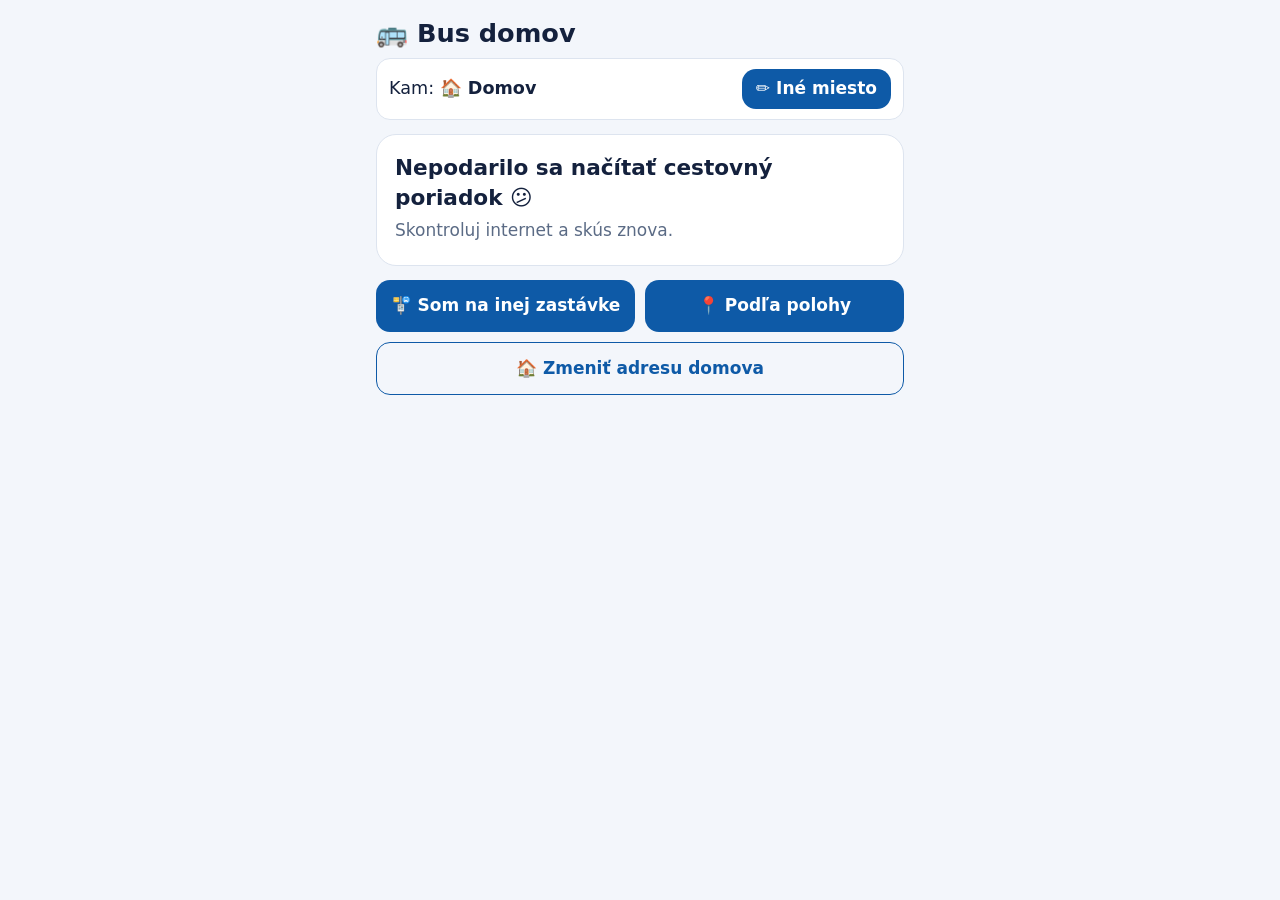
==== app/kamarat/index.html @ ee17e57b "Verzia pre kamarátov s vlastnou adresou domova Co-Authored-By: Claude Opus 5.5 <noreply@anthropic.co" ====
<!doctype html>
<html lang="sk">
<head>
  <meta charset="utf-8">
  <meta name="viewport" content="width=device-width, initial-scale=1, viewport-fit=cover">
  <title>Bus domov – kamaráti</title>
  <meta name="description" content="Najrýchlejšie spojenie MHD Bratislava k tebe domov">
  <meta name="theme-color" content="#0e5aa7">
  <link rel="manifest" href="manifest.webmanifest">
  <link rel="icon" href="../icons/icon-192.png">
  <link rel="apple-touch-icon" href="../icons/icon-180.png">
  <meta name="apple-mobile-web-app-capable" content="yes">
  <meta name="apple-mobile-web-app-title" content="Bus domov">
  <link rel="stylesheet" href="../style.css">
</head>
<body>
  <header>
    <h1>🚌 Bus domov</h1>
    <div class="dest">
      <span class="dest-label">Kam: <b id="destName">🏠 Domov</b></span>
      <button class="btn small" id="destBtn">✏️ Iné miesto</button>
    </div>
    <button class="btn ghost hidden" id="destHome">🏠 Späť: cesta domov</button>
    <p class="muted tiny" id="homeInfo"></p>
  </header>

  <section class="card hidden" id="destPicker">
    <div class="picker-head">
      <h2 id="destTitle">Kam chceš ísť?</h2>
      <button class="btn small" id="closeDest">Zavrieť</button>
    </div>
    <input id="destSearch" type="search" placeholder="Napíš miesto, napr. Aupark, ZOO, Hlavná stanica" autocomplete="off">
    <ul id="destList" class="pick-list"></ul>
  </section>

  <section class="card install hidden" id="install">
    <p class="big">📲 Stiahni si aplikáciu</p>
    <p class="muted" id="installText">Budeš ju mať na ploche ako ostatné aplikácie a pôjde aj bez internetu.</p>
    <div class="install-btns">
      <button class="btn" id="installBtn">Stiahnuť aplikáciu</button>
      <button class="btn ghost" id="installLater">Neskôr</button>
    </div>
  </section>

  <main id="main">
    <section class="card" id="status">
      <p class="big">Hľadám, kde si… 📍</p>
      <p class="muted">Ak sa ťa telefón opýta na polohu, klikni na <b>Povoliť</b>.</p>
    </section>
  </main>

  <section class="card hidden" id="picker">
    <div class="picker-head">
      <h2>Vyber zastávku</h2>
      <button class="btn small" id="closePicker">Zavrieť</button>
    </div>
    <input id="search" type="search" placeholder="Hľadaj zastávku…" autocomplete="off">
    <ul id="stopList" class="pick-list"></ul>
  </section>

  <footer>
    <button class="btn" id="pickBtn">🚏 Som na inej zastávke</button>
    <button class="btn" id="locBtn">📍 Podľa polohy</button>
    <button class="btn ghost wide" id="homeBtn">🏠 Zmeniť adresu domova</button>
    <p class="muted tiny" id="dataInfo"></p>
  </footer>

  <script>window.APP_MODE = 'friend'; window.APP_BASE = '../';</script>
  <script src="../app.js"></script>
</body>
</html>
---- app/style.css ----
:root {
  --bg: #f3f6fb;
  --card: #ffffff;
  --text: #14213d;
  --muted: #5b6b85;
  --line: #dde4ef;
  --accent: #0e5aa7;
  --ok: #1f9d55;
  --ok-bg: #e3f6eb;
  --warn: #c77700;
  --warn-bg: #fff2d9;
  --bad: #c62828;
  --bad-bg: #fde6e6;
}
@media (prefers-color-scheme: dark) {
  :root:not([data-theme="light"]) {
    --bg: #0f1724;
    --card: #182235;
    --text: #eef3fb;
    --muted: #9fb0c9;
    --line: #2a3850;
    --accent: #5aa2f0;
    --ok: #4cd38a;
    --ok-bg: #173527;
    --warn: #ffb547;
    --warn-bg: #3a2c12;
    --bad: #ff7676;
    --bad-bg: #3d1a1a;
  }
}

* { box-sizing: border-box; }
html, body { margin: 0; }
body {
  background: var(--bg);
  color: var(--text);
  font: 17px/1.4 system-ui, -apple-system, "Segoe UI", Roboto, sans-serif;
  padding: max(16px, env(safe-area-inset-top)) 16px max(16px, env(safe-area-inset-bottom));
  max-width: 560px;
  margin: 0 auto;
  min-height: 100vh;
}
header h1 { margin: 0; font-size: 1.6rem; }
.home { margin: 2px 0 14px; color: var(--muted); }

.card {
  background: var(--card);
  border: 1px solid var(--line);
  border-radius: 20px;
  padding: 18px;
  margin-bottom: 14px;
}
.hidden { display: none; }
.big { font-size: 1.35rem; font-weight: 600; margin: 0 0 6px; }
.muted { color: var(--muted); margin: 4px 0; }
.tiny { font-size: .8rem; }

.stop-name { font-size: 1.5rem; font-weight: 700; margin: 0; }
.stop-meta { color: var(--muted); margin: 2px 0 0; }

.next {
  display: grid;
  grid-template-columns: auto 1fr;
  gap: 14px;
  align-items: center;
  margin-top: 16px;
}
.badge {
  min-width: 76px;
  height: 76px;
  border-radius: 18px;
  display: grid;
  place-items: center;
  font-size: 2rem;
  font-weight: 800;
  padding: 0 10px;
}
.badge.sm { min-width: 52px; height: 44px; font-size: 1.15rem; border-radius: 12px; }
.when { font-size: 2.2rem; font-weight: 800; line-height: 1.1; }
.sub { color: var(--muted); }

.pill {
  display: block;
  margin-top: 16px;
  padding: 12px 14px;
  border-radius: 14px;
  font-weight: 700;
  font-size: 1.1rem;
  text-align: center;
}
.pill.ok { background: var(--ok-bg); color: var(--ok); }
.pill.warn { background: var(--warn-bg); color: var(--warn); }
.pill.bad { background: var(--bad-bg); color: var(--bad); }

.later { list-style: none; padding: 0; margin: 0; }
.later li {
  display: grid;
  grid-template-columns: auto 1fr auto;
  gap: 12px;
  align-items: center;
  padding: 10px 0;
  border-top: 1px solid var(--line);
}
.later li:first-child { border-top: 0; }
.later .t { font-weight: 700; font-size: 1.15rem; text-align: right; }
h2 { font-size: 1.1rem; margin: 0 0 8px; }

footer { display: flex; flex-wrap: wrap; gap: 10px; }
footer .tiny { flex-basis: 100%; }
.btn {
  flex: 1;
  border: 0;
  border-radius: 14px;
  background: var(--accent);
  color: #fff;
  font: inherit;
  font-weight: 600;
  padding: 14px;
  cursor: pointer;
}
.btn.small { flex: 0; padding: 8px 14px; }

.picker-head { display: flex; justify-content: space-between; align-items: center; }
#search, #destSearch {
  width: 100%;
  font: inherit;
  padding: 12px;
  border-radius: 12px;
  border: 1px solid var(--line);
  background: var(--bg);
  color: var(--text);
  margin: 8px 0;
}
.pick-list { list-style: none; margin: 0; padding: 0; max-height: 55vh; overflow-y: auto; }
.pick-list button {
  width: 100%;
  text-align: left;
  font: inherit;
  color: var(--text);
  background: none;
  border: 0;
  border-top: 1px solid var(--line);
  padding: 12px 4px;
  display: flex;
  justify-content: space-between;
  cursor: pointer;
}
.pick-list .d { color: var(--muted); }

.steps { list-style: none; padding: 0; margin: 16px 0 0; }
.steps li {
  display: grid;
  grid-template-columns: auto 1fr;
  gap: 12px;
  align-items: start;
  padding: 10px 0;
  border-top: 1px solid var(--line);
}
.steps li.walk, .steps li.homeStep { display: block; }
.steps li.homeStep { font-size: 1.15rem; }
.change { margin-top: 6px; font-weight: 700; color: var(--warn); }
.chain { display: flex; align-items: center; gap: 4px; flex-wrap: wrap; }
.arrow { color: var(--muted); font-weight: 700; }

.install { border: 2px solid var(--accent); }
.install-btns { display: flex; gap: 10px; margin-top: 12px; }
.btn.ghost { background: transparent; color: var(--accent); border: 1px solid var(--accent); flex: 0 0 auto; }
.ios-steps { margin: 10px 0 0; padding-left: 22px; }
.ios-steps li { margin: 6px 0; }

.dest {
  display: flex;
  align-items: center;
  justify-content: space-between;
  gap: 10px;
  margin: 6px 0 14px;
  padding: 10px 12px;
  background: var(--card);
  border: 1px solid var(--line);
  border-radius: 14px;
}
.dest-label { font-size: 1.1rem; }
.btn.small { flex: 0 0 auto; }
#destHome { width: 100%; margin: -6px 0 14px; padding: 10px; }
.pick-list li.muted { padding: 12px 4px; }
.pick-list .d { text-align: right; font-size: .9rem; }

.locask { border: 2px solid var(--warn); }
.btn.wide { width: 100%; margin-top: 12px; }
.btn:disabled { opacity: .7; cursor: default; }
a { color: var(--accent); }
#homeBtn { margin-top: 0; }
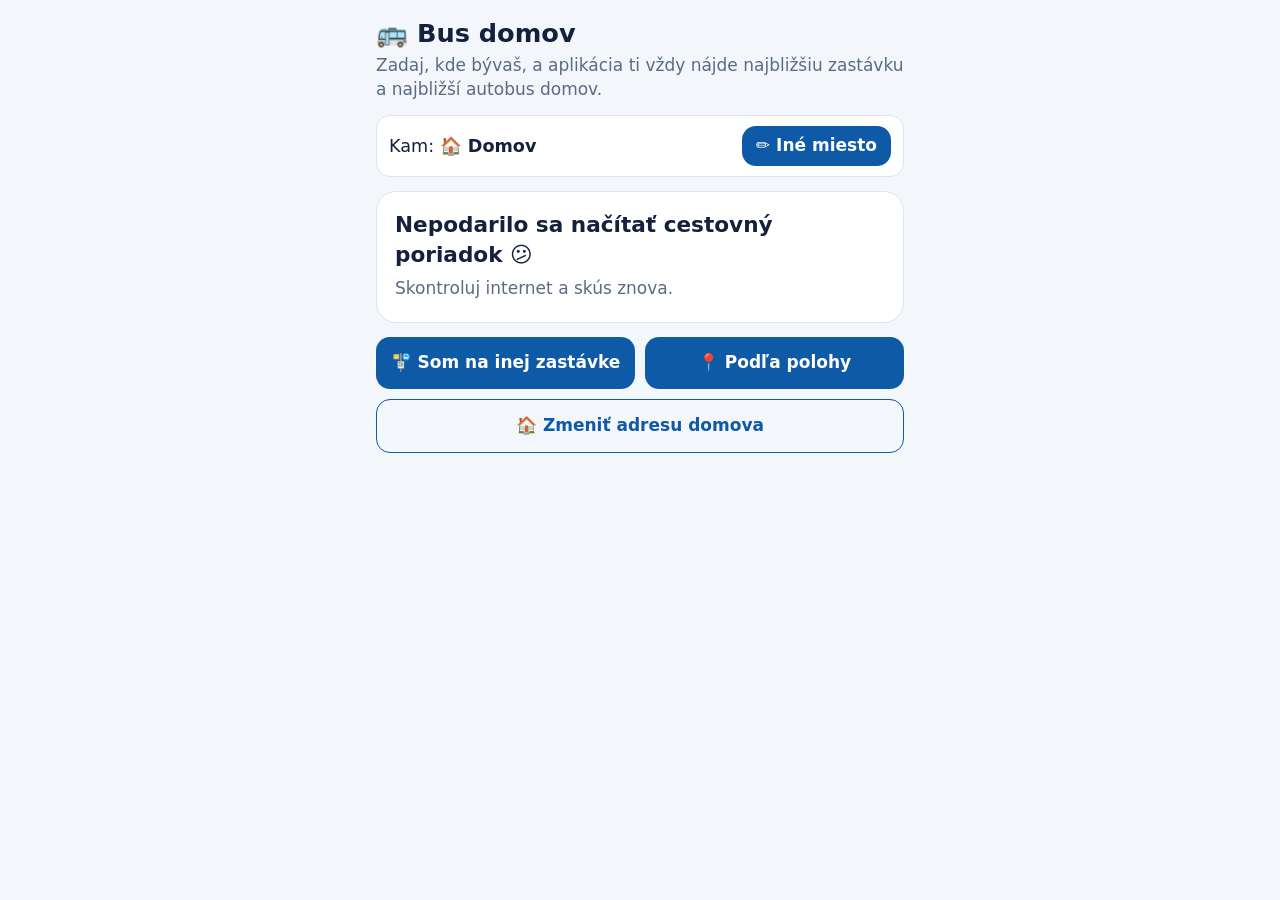
==== commit 718a338c: "Kamaráti: popis aplikácie pod názvom Co-Authored-By: Claude Opus 5.5 <noreply@anthropic.com>" ====
--- a/app/kamarat/index.html
+++ b/app/kamarat/index.html
@@ -16,6 +16,7 @@
 <body>
   <header>
     <h1>🚌 Bus domov</h1>
+    <p class="home">Zadaj, kde bývaš, a aplikácia ti vždy nájde najbližšiu zastávku a najbližší autobus domov.</p>
     <div class="dest">
       <span class="dest-label">Kam: <b id="destName">🏠 Domov</b></span>
       <button class="btn small" id="destBtn">✏️ Iné miesto</button>
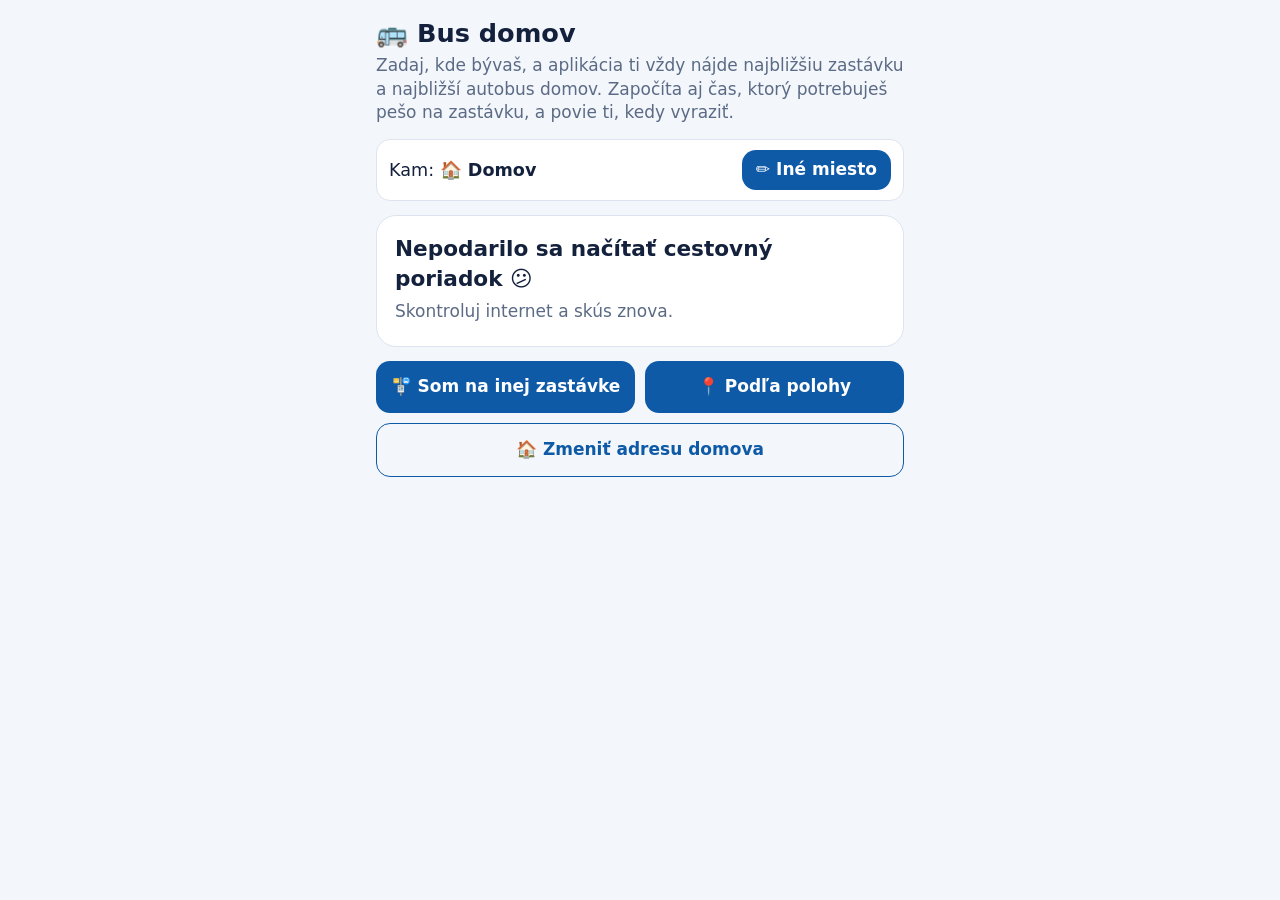
==== commit 9fef3377: "Popis: aplikácia ráta aj s chôdzou na zastávku Co-Authored-By: Claude Opus 5.5 <noreply@anthropic.co" ====
--- a/app/kamarat/index.html
+++ b/app/kamarat/index.html
@@ -16,7 +16,7 @@
 <body>
   <header>
     <h1>🚌 Bus domov</h1>
-    <p class="home">Zadaj, kde bývaš, a aplikácia ti vždy nájde najbližšiu zastávku a najbližší autobus domov.</p>
+    <p class="home">Zadaj, kde bývaš, a aplikácia ti vždy nájde najbližšiu zastávku a najbližší autobus domov. Započíta aj čas, ktorý potrebuješ pešo na zastávku, a povie ti, kedy vyraziť.</p>
     <div class="dest">
       <span class="dest-label">Kam: <b id="destName">🏠 Domov</b></span>
       <button class="btn small" id="destBtn">✏️ Iné miesto</button>
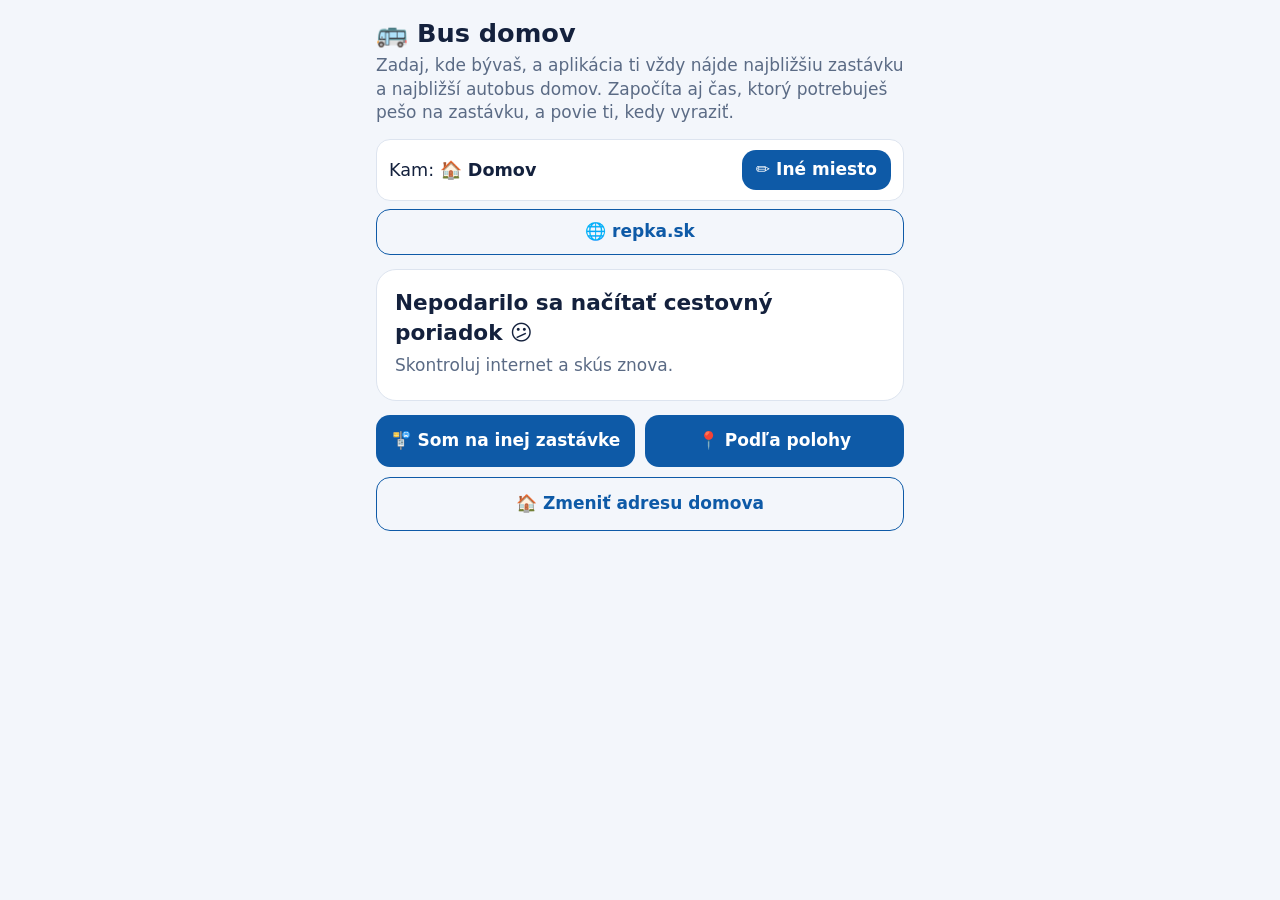
==== commit 7959e1d5: "Tlačidlá: K ockovi do práce a odkaz na repka.sk Co-Authored-By: Claude Opus 5.5 <noreply@anthropic.c" ====
--- a/app/kamarat/index.html
+++ b/app/kamarat/index.html
@@ -22,6 +22,9 @@
       <button class="btn small" id="destBtn">✏️ Iné miesto</button>
     </div>
     <button class="btn ghost hidden" id="destHome">🏠 Späť: cesta domov</button>
+    <div class="quick">
+      <a class="btn ghost" href="https://repka.sk" target="_blank" rel="noopener">🌐 repka.sk</a>
+    </div>
     <p class="muted tiny" id="homeInfo"></p>
   </header>
 
--- a/app/style.css
+++ b/app/style.css
@@ -190,3 +190,5 @@
 .btn:disabled { opacity: .7; cursor: default; }
 a { color: var(--accent); }
 #homeBtn { margin-top: 0; }
+.quick { display: flex; gap: 10px; margin: -6px 0 14px; }
+.quick .btn { flex: 1; padding: 10px; text-align: center; text-decoration: none; }
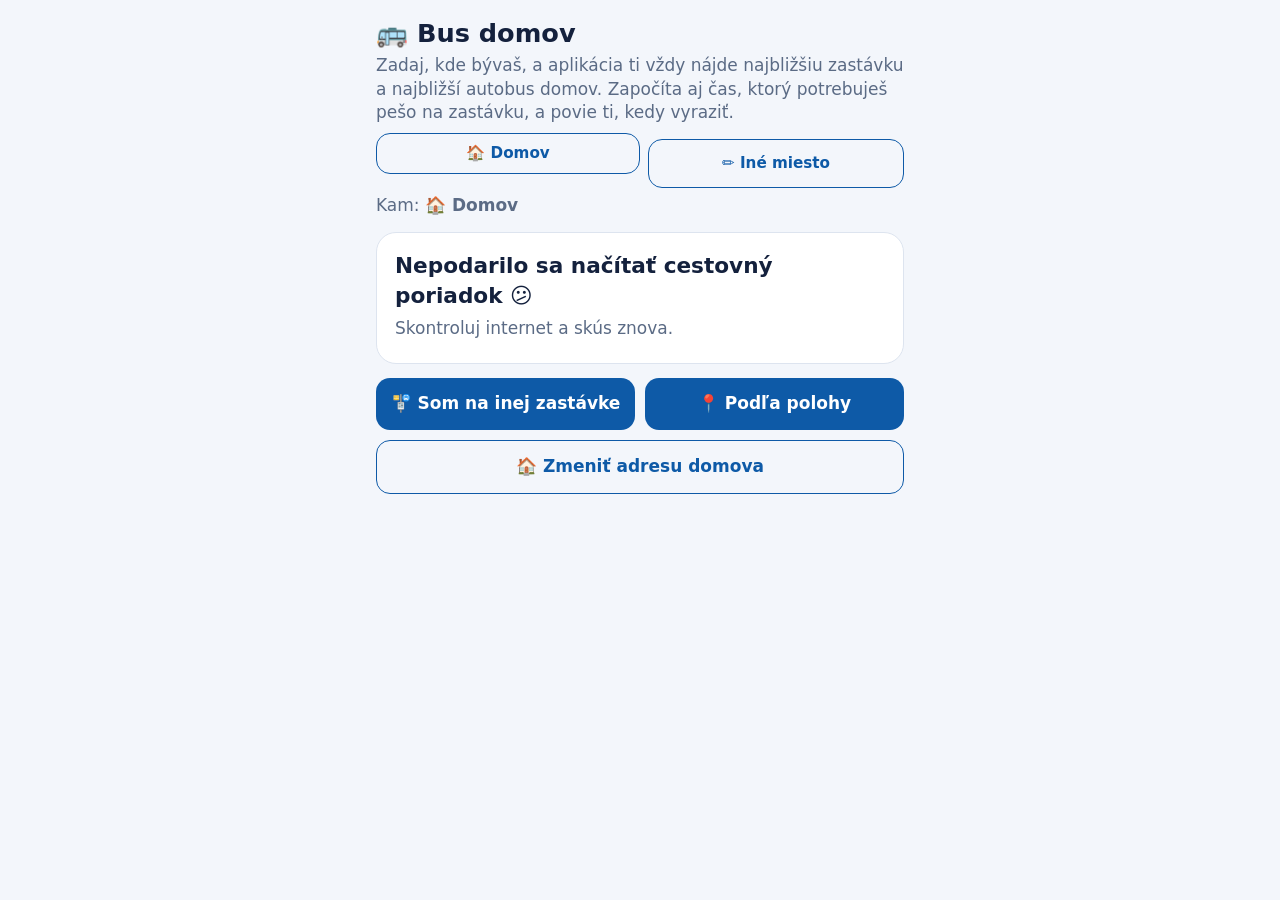
==== commit 6f4aaa3c: "Ciele v jednom riadku: domov, Tatko práca, iné miesto; bez odkazu na repka.sk Co-Authored-By: Claude" ====
--- a/app/kamarat/index.html
+++ b/app/kamarat/index.html
@@ -17,14 +17,11 @@
   <header>
     <h1>🚌 Bus domov</h1>
     <p class="home">Zadaj, kde bývaš, a aplikácia ti vždy nájde najbližšiu zastávku a najbližší autobus domov. Započíta aj čas, ktorý potrebuješ pešo na zastávku, a povie ti, kedy vyraziť.</p>
-    <div class="dest">
-      <span class="dest-label">Kam: <b id="destName">🏠 Domov</b></span>
-      <button class="btn small" id="destBtn">✏️ Iné miesto</button>
+    <div class="quick">
+      <button class="btn ghost" id="destHome">🏠 Domov</button>
+      <button class="btn ghost" id="destBtn">✏️ Iné miesto</button>
     </div>
-    <button class="btn ghost hidden" id="destHome">🏠 Späť: cesta domov</button>
-    <div class="quick">
-      <a class="btn ghost" href="https://repka.sk" target="_blank" rel="noopener">🌐 repka.sk</a>
-    </div>
+    <p class="dest-now">Kam: <b id="destName">🏠 Domov</b></p>
     <p class="muted tiny" id="homeInfo"></p>
   </header>
 
--- a/app/style.css
+++ b/app/style.css
@@ -190,5 +190,7 @@
 .btn:disabled { opacity: .7; cursor: default; }
 a { color: var(--accent); }
 #homeBtn { margin-top: 0; }
-.quick { display: flex; gap: 10px; margin: -6px 0 14px; }
-.quick .btn { flex: 1; padding: 10px; text-align: center; text-decoration: none; }
+.quick { display: flex; gap: 8px; margin: 10px 0 6px; }
+.quick .btn { flex: 1 1 0; min-width: 0; padding: 10px 6px; font-size: .95rem; line-height: 1.25; text-align: center; }
+.quick .btn.active { background: var(--accent); color: #fff; }
+.dest-now { margin: 0 0 14px; color: var(--muted); }
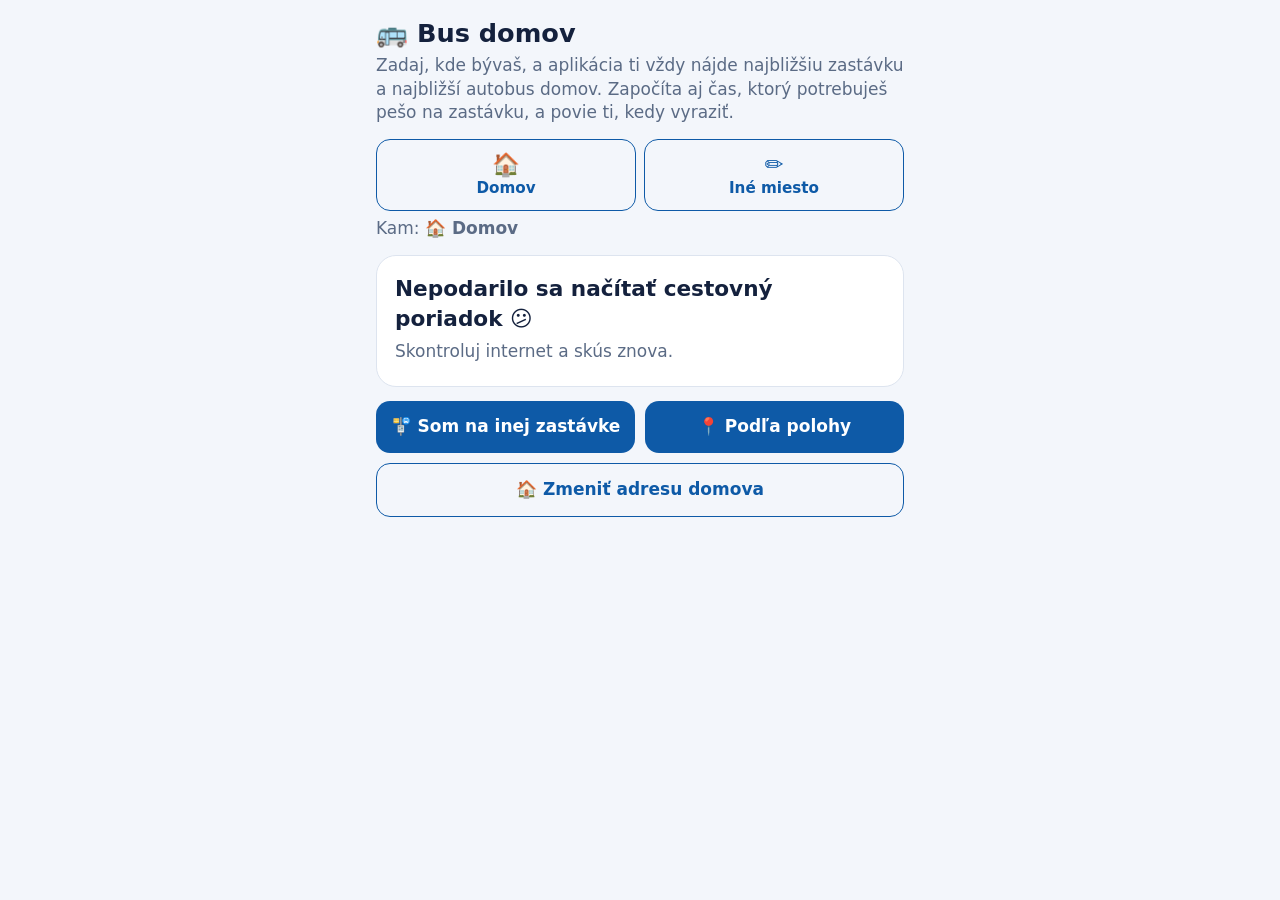
==== commit 14c944c9: "Tlačidlá cieľa rovnako veľké: Domov, Tatkova práca, Iné miesto Co-Authored-By: Claude Opus 5.5 <nore" ====
--- a/app/kamarat/index.html
+++ b/app/kamarat/index.html
@@ -18,8 +18,8 @@
     <h1>🚌 Bus domov</h1>
     <p class="home">Zadaj, kde bývaš, a aplikácia ti vždy nájde najbližšiu zastávku a najbližší autobus domov. Započíta aj čas, ktorý potrebuješ pešo na zastávku, a povie ti, kedy vyraziť.</p>
     <div class="quick">
-      <button class="btn ghost" id="destHome">🏠 Domov</button>
-      <button class="btn ghost" id="destBtn">✏️ Iné miesto</button>
+      <button class="btn ghost" id="destHome"><span class="ic">🏠</span>Domov</button>
+      <button class="btn ghost" id="destBtn"><span class="ic">✏️</span>Iné miesto</button>
     </div>
     <p class="dest-now">Kam: <b id="destName">🏠 Domov</b></p>
     <p class="muted tiny" id="homeInfo"></p>
--- a/app/style.css
+++ b/app/style.css
@@ -181,7 +181,6 @@
 }
 .dest-label { font-size: 1.1rem; }
 .btn.small { flex: 0 0 auto; }
-#destHome { width: 100%; margin: -6px 0 14px; padding: 10px; }
 .pick-list li.muted { padding: 12px 4px; }
 .pick-list .d { text-align: right; font-size: .9rem; }
 
@@ -190,7 +189,13 @@
 .btn:disabled { opacity: .7; cursor: default; }
 a { color: var(--accent); }
 #homeBtn { margin-top: 0; }
-.quick { display: flex; gap: 8px; margin: 10px 0 6px; }
-.quick .btn { flex: 1 1 0; min-width: 0; padding: 10px 6px; font-size: .95rem; line-height: 1.25; text-align: center; }
+/* Tlačidlá cieľa: rovnako široké aj vysoké, ikonka nad textom */
+.quick { display: grid; grid-auto-columns: 1fr; grid-auto-flow: column; gap: 8px; margin: 10px 0 6px; }
+.quick .btn {
+  display: flex; flex-direction: column; align-items: center; justify-content: center; gap: 4px;
+  min-width: 0; min-height: 72px; padding: 8px 4px;
+  font-size: .95rem; line-height: 1.2; text-align: center;
+}
+.quick .ic { font-size: 1.4rem; line-height: 1; }
 .quick .btn.active { background: var(--accent); color: #fff; }
 .dest-now { margin: 0 0 14px; color: var(--muted); }
